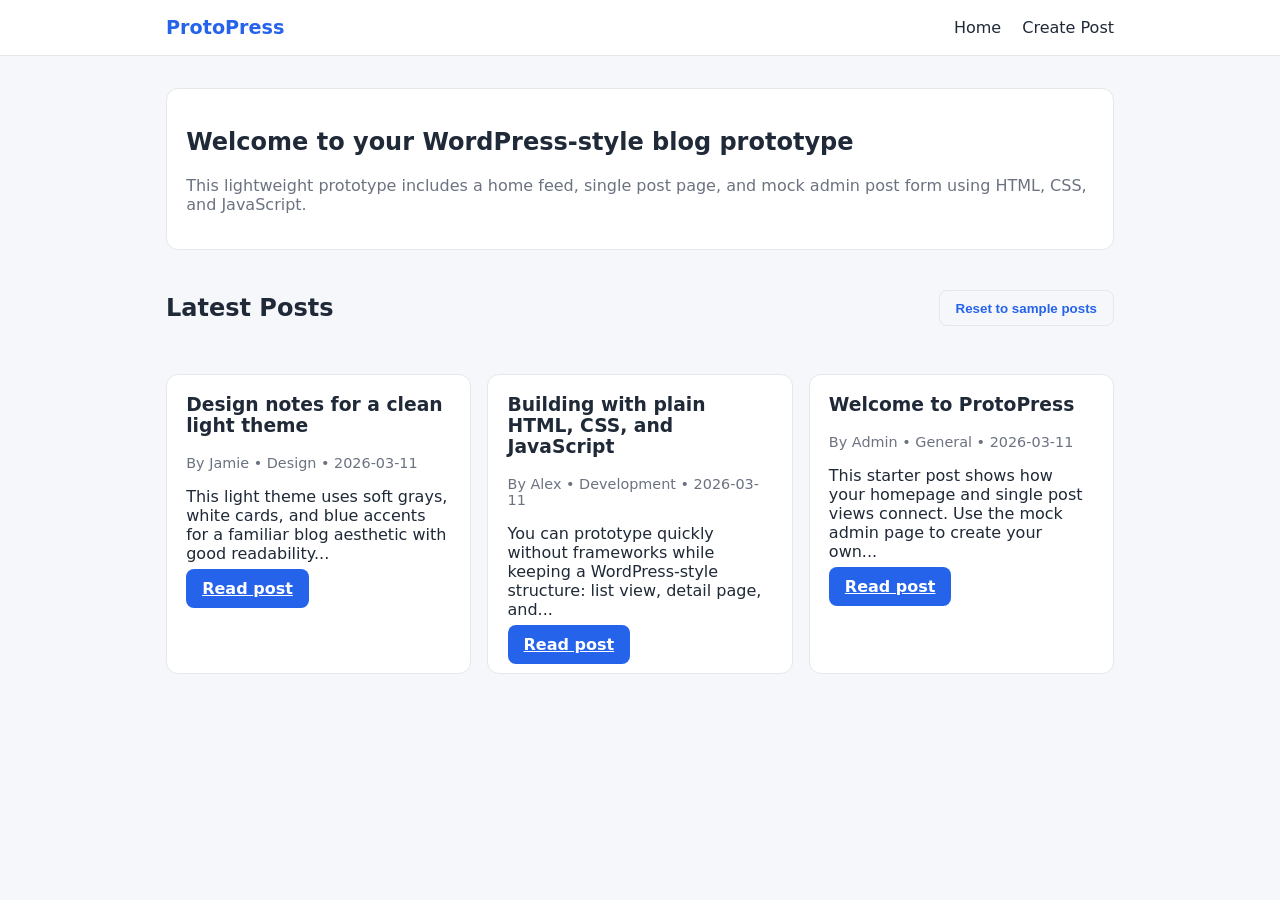
==== index.html @ 7e780762 "Create WordPress-style blog prototype in HTML/CSS/JS" ====
<!doctype html>
<html lang="en">
  <head>
    <meta charset="UTF-8" />
    <meta name="viewport" content="width=device-width, initial-scale=1.0" />
    <title>ProtoPress | Home</title>
    <link rel="stylesheet" href="styles.css" />
  </head>
  <body data-page="home">
    <header class="site-header">
      <div class="container nav-wrap">
        <a class="brand" href="index.html">ProtoPress</a>
        <nav>
          <a href="index.html">Home</a>
          <a href="admin.html">Create Post</a>
        </nav>
      </div>
    </header>

    <main class="container">
      <section class="hero card">
        <h1>Welcome to your WordPress-style blog prototype</h1>
        <p>
          This lightweight prototype includes a home feed, single post page, and mock admin post form using
          HTML, CSS, and JavaScript.
        </p>
      </section>

      <section class="posts-section">
        <div class="section-title-wrap">
          <h2>Latest Posts</h2>
          <button id="seed-btn" class="btn subtle-btn">Reset to sample posts</button>
        </div>
        <div id="post-list" class="post-list"></div>
      </section>
    </main>

    <script src="script.js"></script>
  </body>
</html>
---- styles.css ----
:root {
  --bg: #f5f7fb;
  --card: #ffffff;
  --text: #1f2937;
  --muted: #6b7280;
  --primary: #2563eb;
  --primary-hover: #1d4ed8;
  --border: #e5e7eb;
}

* {
  box-sizing: border-box;
}

body {
  margin: 0;
  font-family: Inter, system-ui, -apple-system, Segoe UI, Roboto, sans-serif;
  color: var(--text);
  background: var(--bg);
}

.container {
  max-width: 980px;
  margin: 0 auto;
  padding: 1rem;
}

.site-header {
  background: var(--card);
  border-bottom: 1px solid var(--border);
}

.nav-wrap {
  display: flex;
  justify-content: space-between;
  align-items: center;
}

.brand {
  font-size: 1.2rem;
  font-weight: 700;
  color: var(--primary);
  text-decoration: none;
}

nav a {
  text-decoration: none;
  color: var(--text);
  margin-left: 1rem;
}

nav a:hover {
  color: var(--primary);
}

.card {
  background: var(--card);
  border: 1px solid var(--border);
  border-radius: 12px;
  padding: 1.2rem;
  margin-top: 1rem;
}

.hero p,
.muted {
  color: var(--muted);
}

.section-title-wrap {
  margin-top: 1.5rem;
  display: flex;
  justify-content: space-between;
  align-items: center;
  gap: 1rem;
}

.post-list {
  display: grid;
  grid-template-columns: repeat(auto-fill, minmax(260px, 1fr));
  gap: 1rem;
  margin-top: 1rem;
}

.post-card h3 {
  margin-top: 0;
}

.meta {
  color: var(--muted);
  font-size: 0.9rem;
}

.btn {
  border: none;
  border-radius: 8px;
  padding: 0.6rem 1rem;
  background: var(--primary);
  color: white;
  font-weight: 600;
  cursor: pointer;
}

.btn:hover {
  background: var(--primary-hover);
}

.subtle-btn {
  background: transparent;
  color: var(--primary);
  border: 1px solid var(--border);
}

.subtle-btn:hover {
  background: #eff6ff;
}

.post-form {
  display: grid;
  gap: 1rem;
  margin-top: 1rem;
}

label {
  display: grid;
  gap: 0.4rem;
  font-weight: 600;
}

input,
textarea {
  font: inherit;
  width: 100%;
  padding: 0.65rem;
  border: 1px solid var(--border);
  border-radius: 8px;
}

.form-message {
  margin-top: 1rem;
  color: #065f46;
}
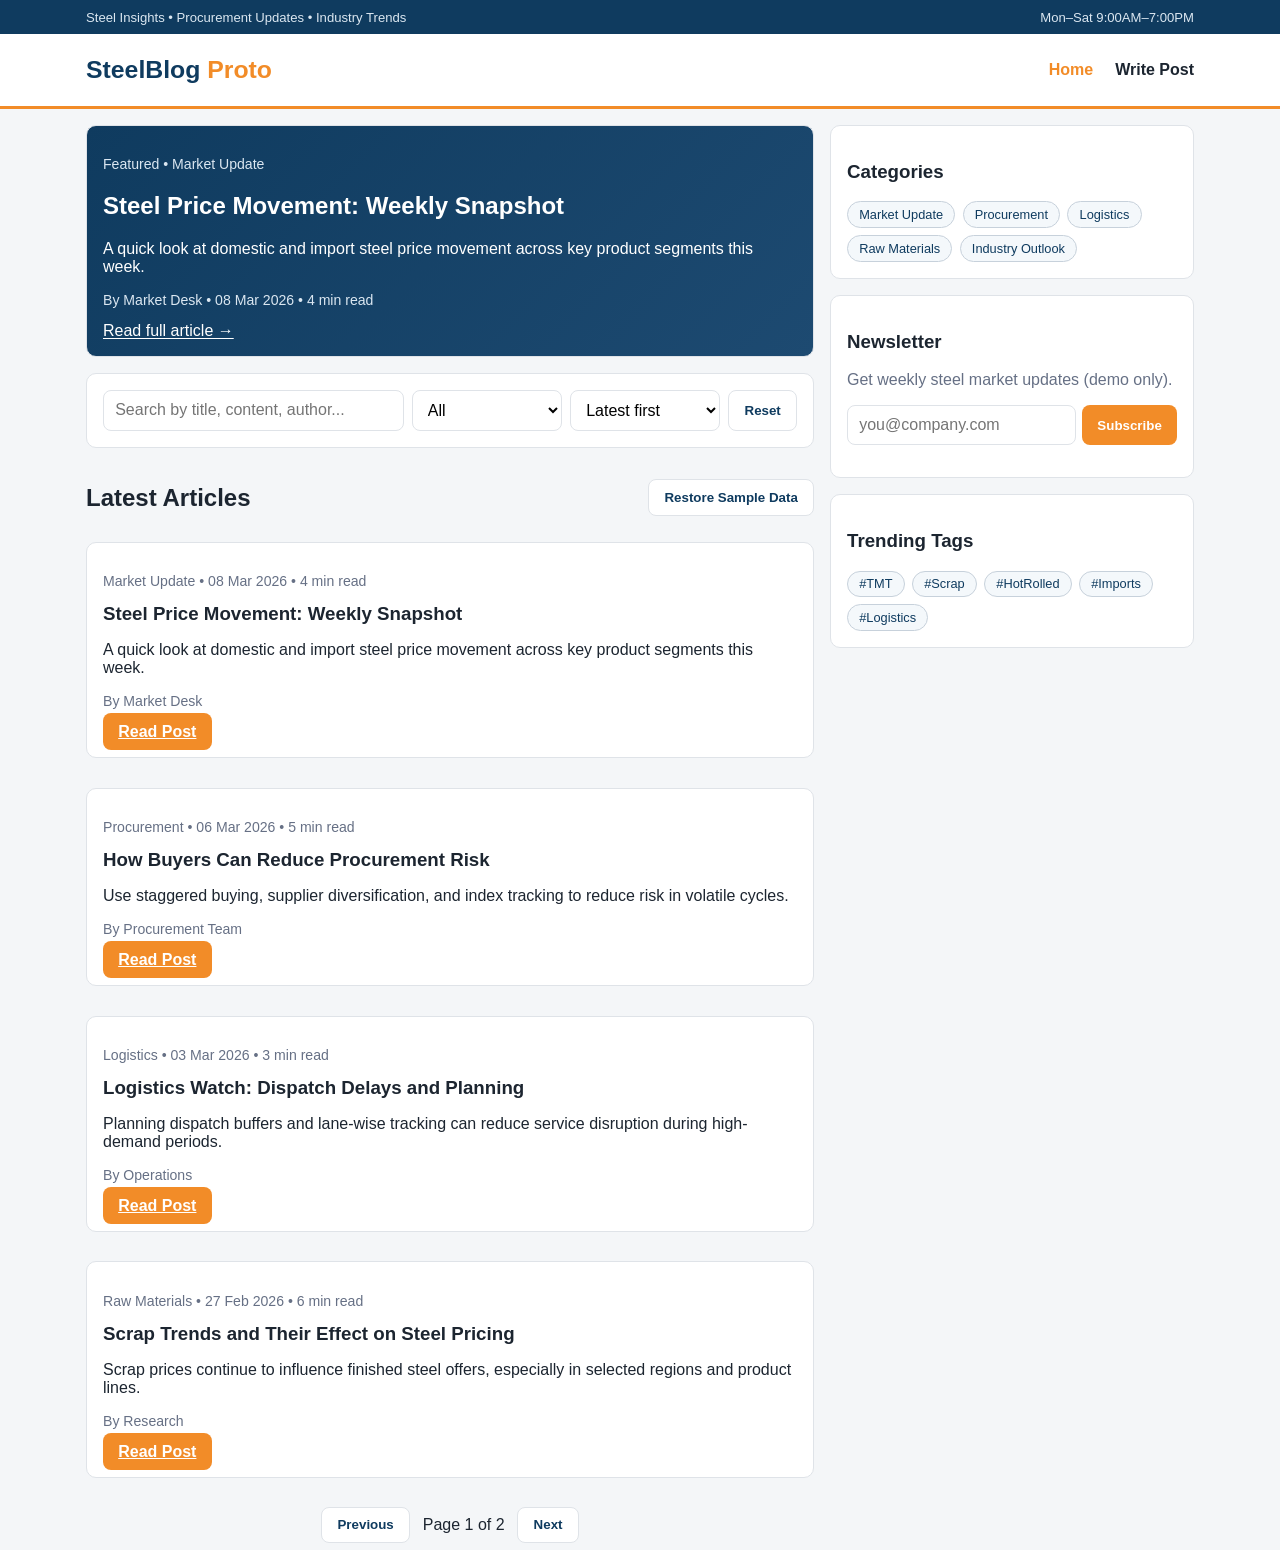
==== commit 51769bec: "Redesign prototype with SteelBazaar-inspired UI and richer blog features" ====
--- a/index.html
+++ b/index.html
@@ -3,36 +3,85 @@
   <head>
     <meta charset="UTF-8" />
     <meta name="viewport" content="width=device-width, initial-scale=1.0" />
-    <title>ProtoPress | Home</title>
+    <title>SteelBlog Proto | Home</title>
     <link rel="stylesheet" href="styles.css" />
   </head>
   <body data-page="home">
+    <header class="top-strip">
+      <div class="container top-strip-inner">
+        <span>Steel Insights • Procurement Updates • Industry Trends</span>
+        <span>Mon–Sat 9:00AM–7:00PM</span>
+      </div>
+    </header>
+
     <header class="site-header">
       <div class="container nav-wrap">
-        <a class="brand" href="index.html">ProtoPress</a>
+        <a class="brand" href="index.html">SteelBlog <span>Proto</span></a>
         <nav>
-          <a href="index.html">Home</a>
-          <a href="admin.html">Create Post</a>
+          <a href="index.html" aria-current="page">Home</a>
+          <a href="admin.html">Write Post</a>
         </nav>
       </div>
     </header>
 
-    <main class="container">
-      <section class="hero card">
-        <h1>Welcome to your WordPress-style blog prototype</h1>
-        <p>
-          This lightweight prototype includes a home feed, single post page, and mock admin post form using
-          HTML, CSS, and JavaScript.
-        </p>
+    <main class="container home-grid">
+      <section>
+        <section id="featured-post" class="featured card"></section>
+
+        <section class="toolbar card">
+          <div class="toolbar-row">
+            <input id="search-input" type="search" placeholder="Search by title, content, author..." />
+            <select id="category-filter"></select>
+            <select id="sort-filter">
+              <option value="latest">Latest first</option>
+              <option value="oldest">Oldest first</option>
+              <option value="title">Title A-Z</option>
+            </select>
+            <button id="clear-filters" class="btn subtle-btn" type="button">Reset</button>
+          </div>
+        </section>
+
+        <section class="posts-section">
+          <div class="section-title-wrap">
+            <h2>Latest Articles</h2>
+            <button id="seed-btn" class="btn subtle-btn" type="button">Restore Sample Data</button>
+          </div>
+          <div id="post-list" class="post-list" aria-live="polite"></div>
+          <div class="pager">
+            <button class="btn subtle-btn" id="prev-page" type="button">Previous</button>
+            <span id="page-status"></span>
+            <button class="btn subtle-btn" id="next-page" type="button">Next</button>
+          </div>
+        </section>
       </section>
 
-      <section class="posts-section">
-        <div class="section-title-wrap">
-          <h2>Latest Posts</h2>
-          <button id="seed-btn" class="btn subtle-btn">Reset to sample posts</button>
-        </div>
-        <div id="post-list" class="post-list"></div>
-      </section>
+      <aside class="sidebar">
+        <section class="card">
+          <h3>Categories</h3>
+          <div id="category-chips" class="chip-wrap"></div>
+        </section>
+
+        <section class="card">
+          <h3>Newsletter</h3>
+          <p class="muted">Get weekly steel market updates (demo only).</p>
+          <form id="newsletter-form" class="inline-form">
+            <input id="newsletter-email" type="email" placeholder="you@company.com" required />
+            <button class="btn" type="submit">Subscribe</button>
+          </form>
+          <p id="newsletter-message" class="form-message" aria-live="polite"></p>
+        </section>
+
+        <section class="card">
+          <h3>Trending Tags</h3>
+          <div class="chip-wrap">
+            <span class="chip">#TMT</span>
+            <span class="chip">#Scrap</span>
+            <span class="chip">#HotRolled</span>
+            <span class="chip">#Imports</span>
+            <span class="chip">#Logistics</span>
+          </div>
+        </section>
+      </aside>
     </main>
 
     <script src="script.js"></script>
--- a/styles.css
+++ b/styles.css
@@ -1,141 +1,64 @@
 :root {
-  --bg: #f5f7fb;
+  --bg: #f4f6f8;
   --card: #ffffff;
-  --text: #1f2937;
-  --muted: #6b7280;
-  --primary: #2563eb;
-  --primary-hover: #1d4ed8;
-  --border: #e5e7eb;
+  --text: #1c2530;
+  --muted: #667085;
+  --border: #dfe3e8;
+  --brand-blue: #0f3b5f;
+  --brand-orange: #f28c28;
+  --brand-orange-dark: #de7410;
 }
-
-* {
-  box-sizing: border-box;
+* { box-sizing: border-box; }
+body { margin: 0; font-family: Arial, Helvetica, sans-serif; background: var(--bg); color: var(--text); }
+.container { max-width: 1140px; margin: 0 auto; padding: 0 1rem; }
+.top-strip { background: var(--brand-blue); color: #dbe7f1; font-size: 0.82rem; }
+.top-strip-inner { min-height: 34px; display: flex; justify-content: space-between; align-items: center; gap: 1rem; }
+.site-header { background: #fff; border-bottom: 3px solid var(--brand-orange); }
+.nav-wrap { min-height: 72px; display: flex; align-items: center; justify-content: space-between; }
+.brand { font-size: 1.55rem; text-decoration: none; font-weight: 800; color: var(--brand-blue); }
+.brand span { color: var(--brand-orange); }
+nav a { text-decoration: none; color: var(--text); margin-left: 1.1rem; font-weight: 600; }
+nav a[aria-current="page"], nav a:hover { color: var(--brand-orange); }
+.home-grid { display: grid; grid-template-columns: 2fr 1fr; gap: 1rem; margin-top: 1rem; }
+.post-layout { max-width: 860px; margin-top: 1rem; }
+@media (max-width: 920px) { .home-grid { grid-template-columns: 1fr; } }
+.card { background: var(--card); border: 1px solid var(--border); border-radius: 10px; padding: 1rem; margin-bottom: 1rem; }
+.featured {
+  background: linear-gradient(135deg, #0f3b5f 0%, #1d4a71 100%);
+  color: #fff;
 }
-
-body {
-  margin: 0;
-  font-family: Inter, system-ui, -apple-system, Segoe UI, Roboto, sans-serif;
-  color: var(--text);
-  background: var(--bg);
+.featured .meta, .featured .muted { color: #dbe7f1; }
+.featured a { color: #fff; text-underline-offset: 2px; }
+.toolbar-row { display: grid; grid-template-columns: 2fr 1fr 1fr auto; gap: 0.5rem; }
+@media (max-width: 740px) { .toolbar-row { grid-template-columns: 1fr; } }
+input, textarea, select {
+  width: 100%; font: inherit; padding: 0.62rem 0.7rem;
+  border: 1px solid var(--border); border-radius: 8px; background: #fff;
 }
-
-.container {
-  max-width: 980px;
-  margin: 0 auto;
-  padding: 1rem;
+.btn {
+  border: none; border-radius: 8px; padding: 0.62rem 0.95rem;
+  background: var(--brand-orange); color: #fff; font-weight: 700; cursor: pointer;
 }
-
-.site-header {
-  background: var(--card);
-  border-bottom: 1px solid var(--border);
+.btn:hover { background: var(--brand-orange-dark); }
+.subtle-btn { background: #fff; color: var(--brand-blue); border: 1px solid var(--border); }
+.subtle-btn:hover { background: #f2f6fb; }
+.section-title-wrap { display: flex; align-items: center; justify-content: space-between; gap: 1rem; }
+.post-list { display: grid; gap: 0.85rem; margin-top: 0.65rem; }
+.post-card h3 { margin: 0 0 0.45rem; }
+.meta { color: var(--muted); font-size: 0.88rem; }
+.chip-wrap { display: flex; flex-wrap: wrap; gap: 0.45rem; }
+.chip {
+  border: 1px solid #c7d1db; color: var(--brand-blue);
+  background: #f4f8fb; border-radius: 999px; padding: 0.3rem 0.7rem; font-size: 0.8rem;
 }
-
-.nav-wrap {
-  display: flex;
-  justify-content: space-between;
-  align-items: center;
-}
-
-.brand {
-  font-size: 1.2rem;
-  font-weight: 700;
-  color: var(--primary);
-  text-decoration: none;
-}
-
-nav a {
-  text-decoration: none;
-  color: var(--text);
-  margin-left: 1rem;
-}
-
-nav a:hover {
-  color: var(--primary);
-}
-
-.card {
-  background: var(--card);
-  border: 1px solid var(--border);
-  border-radius: 12px;
-  padding: 1.2rem;
-  margin-top: 1rem;
-}
-
-.hero p,
-.muted {
-  color: var(--muted);
-}
-
-.section-title-wrap {
-  margin-top: 1.5rem;
-  display: flex;
-  justify-content: space-between;
-  align-items: center;
-  gap: 1rem;
-}
-
-.post-list {
-  display: grid;
-  grid-template-columns: repeat(auto-fill, minmax(260px, 1fr));
-  gap: 1rem;
-  margin-top: 1rem;
-}
-
-.post-card h3 {
-  margin-top: 0;
-}
-
-.meta {
-  color: var(--muted);
-  font-size: 0.9rem;
-}
-
-.btn {
-  border: none;
-  border-radius: 8px;
-  padding: 0.6rem 1rem;
-  background: var(--primary);
-  color: white;
-  font-weight: 600;
-  cursor: pointer;
-}
-
-.btn:hover {
-  background: var(--primary-hover);
-}
-
-.subtle-btn {
-  background: transparent;
-  color: var(--primary);
-  border: 1px solid var(--border);
-}
-
-.subtle-btn:hover {
-  background: #eff6ff;
-}
-
-.post-form {
-  display: grid;
-  gap: 1rem;
-  margin-top: 1rem;
-}
-
-label {
-  display: grid;
-  gap: 0.4rem;
-  font-weight: 600;
-}
-
-input,
-textarea {
-  font: inherit;
-  width: 100%;
-  padding: 0.65rem;
-  border: 1px solid var(--border);
-  border-radius: 8px;
-}
-
-.form-message {
-  margin-top: 1rem;
-  color: #065f46;
-}
+.pager { display: flex; align-items: center; gap: 0.8rem; justify-content: center; margin: 0.8rem 0 0.4rem; }
+.form-message { margin-top: 0.8rem; font-weight: 600; }
+.form-message.error { color: #b42318; }
+.form-message.success { color: #027a48; }
+.muted { color: var(--muted); }
+.post-detail h1 { margin-top: 0; }
+.post-detail p { line-height: 1.75; }
+.comment-list { margin-top: 1rem; display: grid; gap: 0.55rem; }
+.comment-item { border: 1px solid var(--border); border-radius: 8px; padding: 0.6rem 0.75rem; }
+.inline-form { display: grid; grid-template-columns: 1fr auto; gap: 0.4rem; }
+.empty-state { text-align: center; padding: 1.2rem; }
